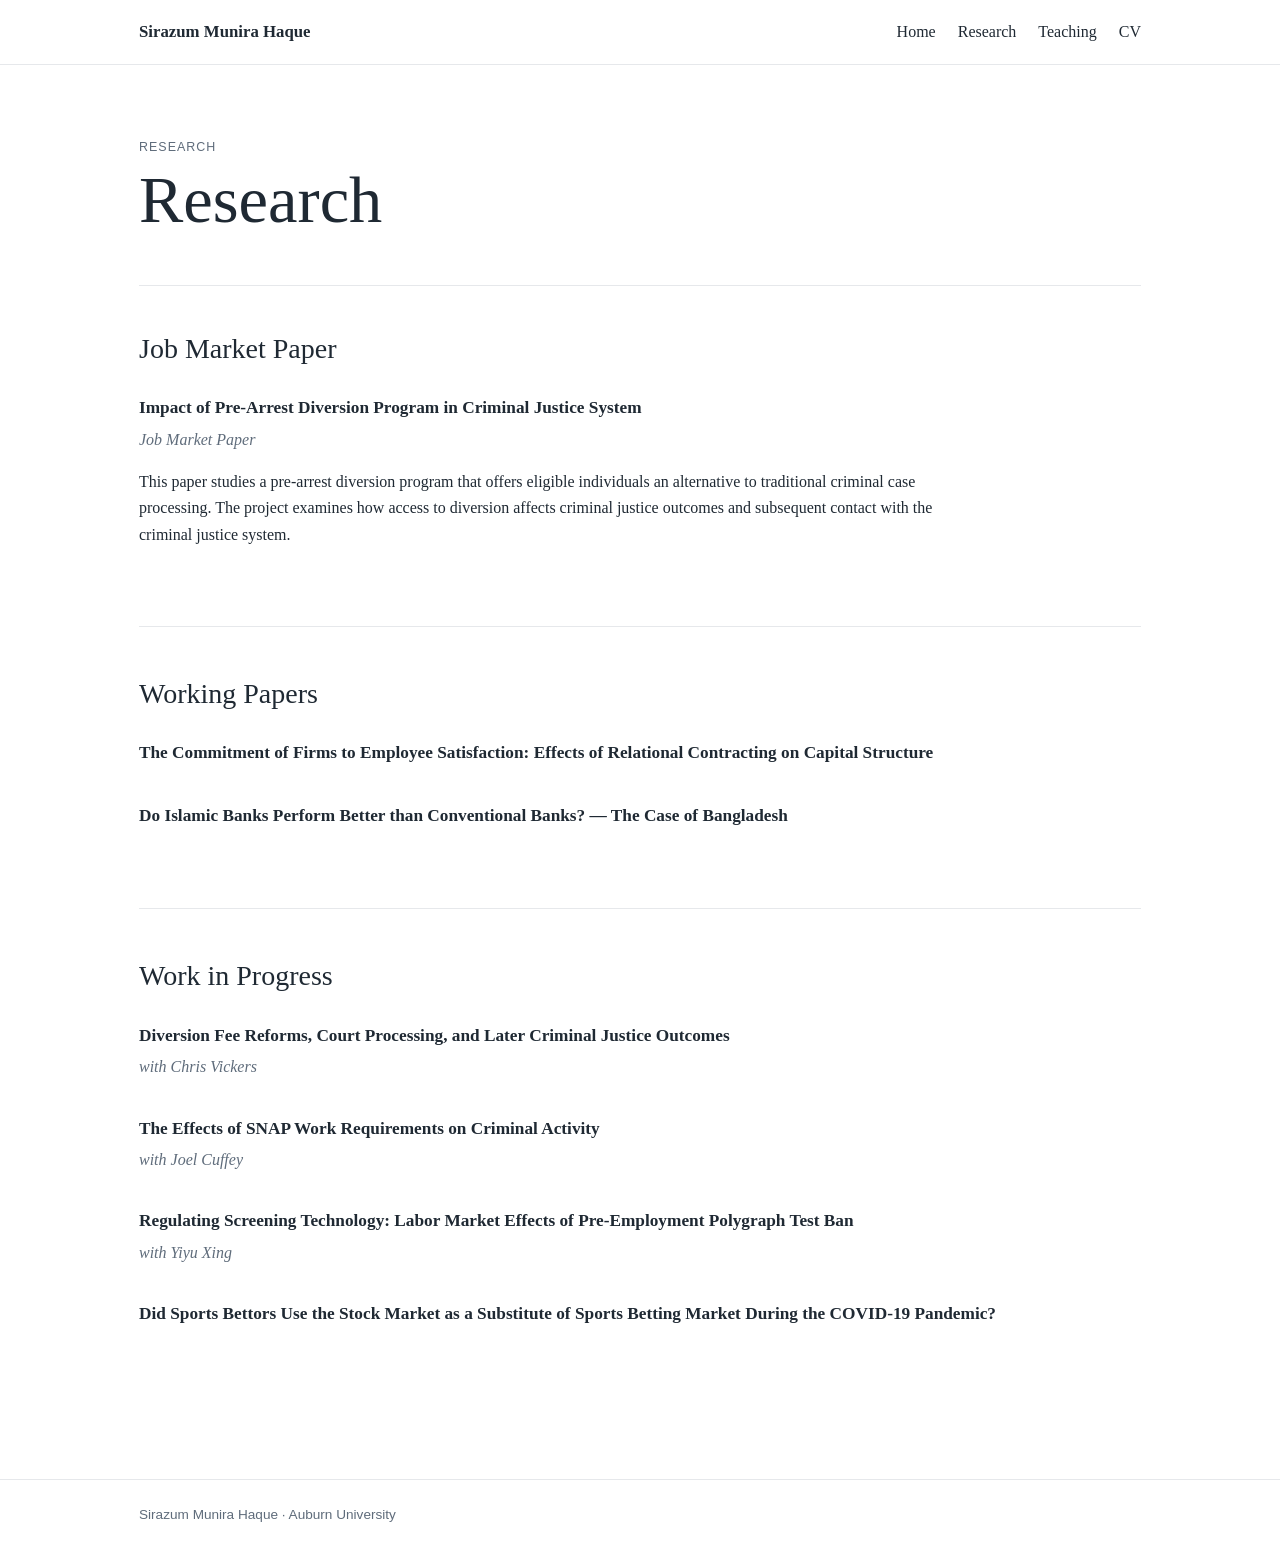
==== research.html @ 9e081e4c "Add files via upload" ====
<!doctype html>
<html lang="en">
<head>
  <meta charset="utf-8">
  <meta name="viewport" content="width=device-width, initial-scale=1">
  <meta name="description" content="Research by Sirazum Munira Haque.">
  <title>Research | Sirazum Munira Haque</title>
  <link rel="stylesheet" href="style.css">
</head>
<body>
<header class="site-header">
  <nav class="nav">
    <a class="brand" href="index.html">Sirazum Munira Haque</a>
    <div class="nav-links">
      <a href="index.html">Home</a>
      <a href="research.html">Research</a>
      <a href="teaching.html">Teaching</a>
      <a href="files/CV_Sirazum_Haque.pdf" target="_blank">CV</a>
    </div>
  </nav>
</header>

<main>
  <div class="page-title">
    <div class="eyebrow">Research</div>
    <h1>Research</h1>
  </div>

  <section class="section" style="border-top:0; padding-top:0;">
    <h2>Job Market Paper</h2>

    <article class="paper">
      <div class="paper-title">Impact of Pre-Arrest Diversion Program in Criminal Justice System</div>
      <div class="paper-meta">Job Market Paper</div>
      <p>
        This paper studies a pre-arrest diversion program that offers eligible individuals
        an alternative to traditional criminal case processing. The project examines how
        access to diversion affects criminal justice outcomes and subsequent contact with
        the criminal justice system.
      </p>
      <div class="paper-links">
        <!-- Add the PDF when ready:
        <a href="files/JMP_Haque.pdf" target="_blank">Paper</a>
        -->
      </div>
    </article>
  </section>

  <section class="section">
    <h2>Working Papers</h2>

    <article class="paper">
      <div class="paper-title">The Commitment of Firms to Employee Satisfaction: Effects of Relational Contracting on Capital Structure</div>
    </article>

    <article class="paper">
      <div class="paper-title">Do Islamic Banks Perform Better than Conventional Banks? — The Case of Bangladesh</div>
    </article>
  </section>

  <section class="section">
    <h2>Work in Progress</h2>

    <article class="paper">
      <div class="paper-title">Diversion Fee Reforms, Court Processing, and Later Criminal Justice Outcomes</div>
      <div class="paper-meta">with Chris Vickers</div>
    </article>

    <article class="paper">
      <div class="paper-title">The Effects of SNAP Work Requirements on Criminal Activity</div>
      <div class="paper-meta">with Joel Cuffey</div>
    </article>

    <article class="paper">
      <div class="paper-title">Regulating Screening Technology: Labor Market Effects of Pre-Employment Polygraph Test Ban</div>
      <div class="paper-meta">with Yiyu Xing</div>
    </article>

    <article class="paper">
      <div class="paper-title">Did Sports Bettors Use the Stock Market as a Substitute of Sports Betting Market During the COVID-19 Pandemic?</div>
    </article>
  </section>
</main>

<footer>
  <div class="footer-inner">
    Sirazum Munira Haque · Auburn University
  </div>
</footer>
</body>
</html>
---- style.css ----
:root {
  --text: #1f2933;
  --muted: #5f6c7b;
  --line: #e6e8eb;
  --accent: #2f5d73;
  --bg: #ffffff;
  --soft: #f7f9fa;
  --max: 1050px;
}

* { box-sizing: border-box; }

html { scroll-behavior: smooth; }

body {
  margin: 0;
  font-family: Georgia, "Times New Roman", serif;
  color: var(--text);
  background: var(--bg);
  line-height: 1.65;
}

a {
  color: var(--accent);
  text-decoration: none;
}

a:hover { text-decoration: underline; }

.site-header {
  border-bottom: 1px solid var(--line);
  background: rgba(255,255,255,0.97);
  position: sticky;
  top: 0;
  z-index: 10;
}

.nav {
  max-width: var(--max);
  margin: 0 auto;
  padding: 18px 24px;
  display: flex;
  justify-content: space-between;
  align-items: center;
  gap: 24px;
}

.brand {
  color: var(--text);
  font-weight: 700;
  font-size: 1.05rem;
}

.nav-links {
  display: flex;
  gap: 22px;
  flex-wrap: wrap;
}

.nav-links a { color: var(--text); }

main {
  max-width: var(--max);
  margin: 0 auto;
  padding: 54px 24px 72px;
}

.hero {
  display: grid;
  grid-template-columns: minmax(0, 1.6fr) minmax(230px, .7fr);
  gap: 55px;
  align-items: center;
  padding: 34px 0 42px;
}

.eyebrow {
  color: var(--muted);
  text-transform: uppercase;
  letter-spacing: .08em;
  font-family: Arial, Helvetica, sans-serif;
  font-size: .78rem;
  margin-bottom: 8px;
}

h1 {
  font-size: clamp(2.35rem, 6vw, 4.15rem);
  line-height: 1.05;
  margin: 0 0 16px;
  font-weight: 500;
}

h2 {
  font-size: 1.75rem;
  margin: 0 0 22px;
  font-weight: 500;
}

h3 {
  font-size: 1.2rem;
  margin: 0 0 8px;
}

.subtitle {
  font-size: 1.2rem;
  color: var(--muted);
  margin: 0 0 12px;
}

.fields {
  font-style: italic;
  margin: 16px 0 26px;
}

.buttons {
  display: flex;
  gap: 12px;
  flex-wrap: wrap;
  margin-top: 24px;
}

.button {
  display: inline-block;
  border: 1px solid var(--accent);
  padding: 9px 15px;
  border-radius: 4px;
}

.button.primary {
  background: var(--accent);
  color: white;
}

.photo-card {
  width: 100%;
  max-width: 300px;
  justify-self: end;
}

.photo-card img {
  width: 100%;
  aspect-ratio: 4/5;
  object-fit: cover;
  border-radius: 3px;
  border: 1px solid var(--line);
  display: block;
}

.photo-placeholder {
  width: 100%;
  aspect-ratio: 4/5;
  background: var(--soft);
  border: 1px solid var(--line);
  display: grid;
  place-items: center;
  text-align: center;
  color: var(--muted);
  padding: 25px;
}

.section {
  border-top: 1px solid var(--line);
  padding: 44px 0;
}

.section p {
  max-width: 820px;
}

.paper {
  margin: 0 0 34px;
  max-width: 880px;
}

.paper-title {
  font-weight: 700;
  font-size: 1.08rem;
}

.paper-meta {
  color: var(--muted);
  font-style: italic;
  margin: 4px 0 8px;
}

.paper-links {
  font-family: Arial, Helvetica, sans-serif;
  font-size: .9rem;
  margin-top: 8px;
}

.course-list {
  padding-left: 20px;
}

.contact {
  font-family: Arial, Helvetica, sans-serif;
  font-size: .95rem;
}

footer {
  border-top: 1px solid var(--line);
  color: var(--muted);
  font-family: Arial, Helvetica, sans-serif;
  font-size: .85rem;
}

.footer-inner {
  max-width: var(--max);
  margin: 0 auto;
  padding: 24px;
}

.page-title {
  padding: 18px 0 34px;
  border-bottom: 1px solid var(--line);
  margin-bottom: 40px;
}

.note {
  background: var(--soft);
  border-left: 3px solid var(--accent);
  padding: 14px 18px;
  margin: 18px 0;
}

@media (max-width: 760px) {
  .nav {
    align-items: flex-start;
    flex-direction: column;
  }

  .hero {
    grid-template-columns: 1fr;
    gap: 32px;
  }

  .photo-card {
    justify-self: start;
    max-width: 240px;
    order: -1;
  }

  main { padding-top: 34px; }
}
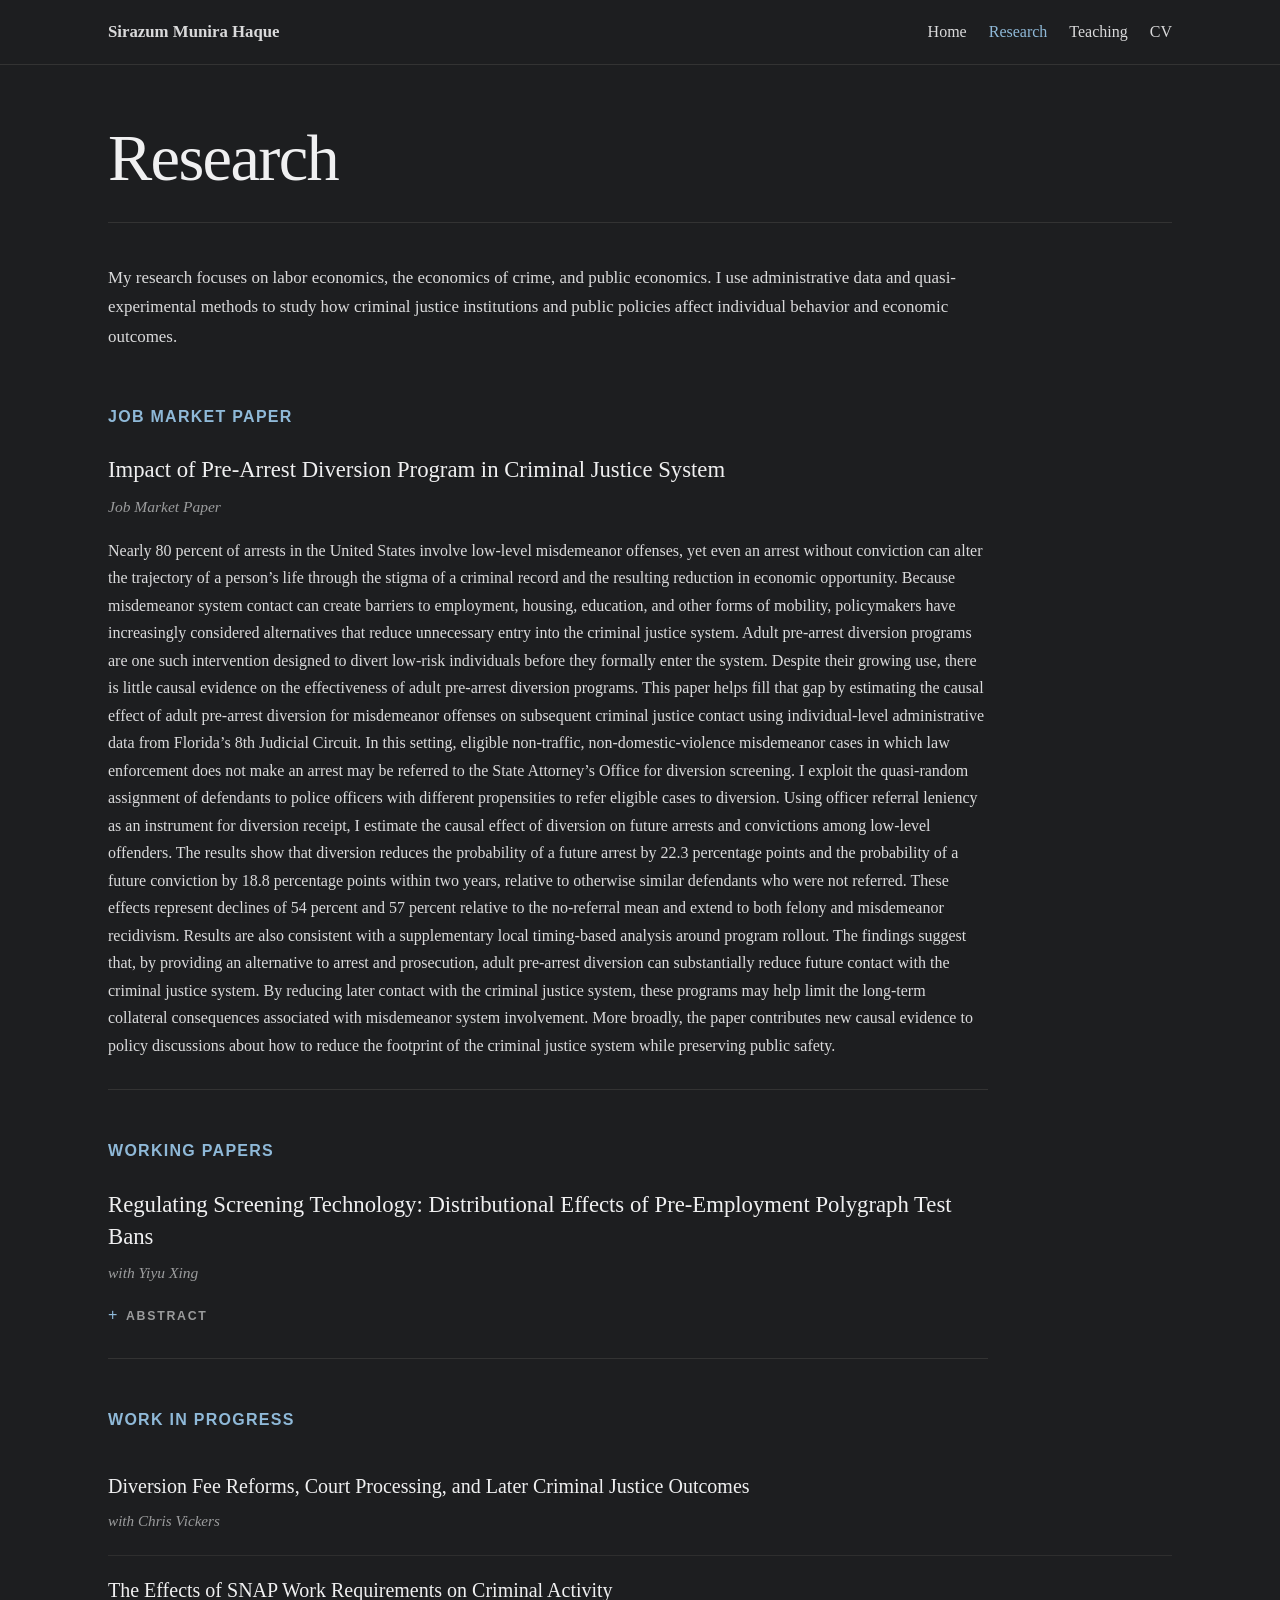
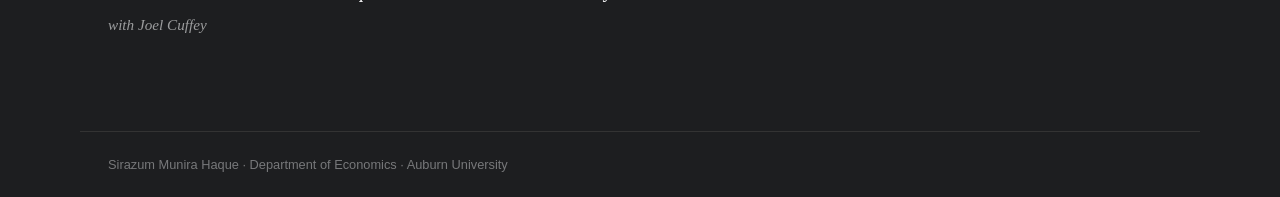
==== commit 9536a872: "Update research.html" ====
--- a/research.html
+++ b/research.html
@@ -3,89 +3,334 @@
 <head>
   <meta charset="utf-8">
   <meta name="viewport" content="width=device-width, initial-scale=1">
-  <meta name="description" content="Research by Sirazum Munira Haque.">
+  <meta name="description" content="Research by Sirazum Munira Haque, Ph.D. Candidate in Applied Economics at Auburn University.">
   <title>Research | Sirazum Munira Haque</title>
+
   <link rel="stylesheet" href="style.css">
+
+  <style>
+    :root {
+      --bg: #1d1e20;
+      --surface: #232427;
+      --primary: #f0f0f1;
+      --text: #dadadb;
+      --muted: #9b9c9d;
+      --accent: #8fb9d8;
+      --line: #333333;
+      --soft-line: #3d3e42;
+    }
+
+    html, body {
+      background: var(--bg) !important;
+      color: var(--text);
+    }
+
+    body {
+      min-height: 100vh;
+      background: var(--bg) !important;
+    }
+
+    .site-header {
+      background: var(--bg) !important;
+      border-bottom: 1px solid var(--line) !important;
+    }
+
+    .nav {
+      max-width: 1120px;
+      margin: 0 auto;
+      padding: 18px 28px;
+    }
+
+    .brand,
+    .nav-links a {
+      color: var(--text) !important;
+    }
+
+    .brand:hover,
+    .nav-links a:hover,
+    .nav-links a.active {
+      color: var(--accent) !important;
+    }
+
+    .research-wrap {
+      max-width: 1120px;
+      margin: 0 auto;
+      padding: 58px 28px 72px;
+    }
+
+    h1 {
+      margin: 0;
+      color: var(--primary);
+      font-size: clamp(3rem, 6vw, 4.15rem);
+      line-height: 1.04;
+      font-weight: 500;
+      letter-spacing: -.025em;
+    }
+
+    .title-rule {
+      margin: 30px 0 40px;
+      border: 0;
+      border-top: 1px solid var(--line);
+    }
+
+    .research-intro {
+      max-width: 900px;
+      margin-bottom: 52px;
+      font-size: 1.06rem;
+      line-height: 1.75;
+      color: var(--text);
+    }
+
+    .research-section {
+      margin-top: 48px;
+    }
+
+    .research-label {
+      margin: 0 0 18px;
+      color: var(--accent);
+      font-family: Arial, Helvetica, sans-serif;
+      font-size: 1rem;
+      font-weight: 800;
+      letter-spacing: .08em;
+      text-transform: uppercase;
+    }
+
+    .paper {
+      padding: 24px 0 30px;
+      border-bottom: 1px solid var(--line);
+    }
+
+    .paper:first-of-type {
+      padding-top: 6px;
+    }
+
+    .paper-title {
+      margin: 0;
+      color: var(--primary);
+      font-size: 1.42rem;
+      font-weight: 500;
+      line-height: 1.4;
+    }
+
+    .paper-meta {
+      margin: 8px 0 0;
+      color: var(--muted);
+      font-size: .97rem;
+      font-style: italic;
+    }
+
+    .paper-abstract {
+      max-width: 900px;
+      margin: 17px 0 0;
+      color: var(--text);
+      font-size: 1rem;
+      line-height: 1.72;
+    }
+
+    details.abstract {
+      margin-top: 16px;
+    }
+
+    details.abstract summary {
+      list-style: none;
+      cursor: pointer;
+      color: var(--muted);
+      font-family: Arial, Helvetica, sans-serif;
+      font-size: .77rem;
+      font-weight: 700;
+      letter-spacing: .14em;
+      text-transform: uppercase;
+      user-select: none;
+    }
+
+    details.abstract summary::-webkit-details-marker {
+      display: none;
+    }
+
+    details.abstract summary::before {
+      content: "+";
+      display: inline-block;
+      width: 18px;
+      color: var(--accent);
+      font-size: 1rem;
+      font-weight: 400;
+    }
+
+    details.abstract[open] summary::before {
+      content: "−";
+    }
+
+    .abstract-body {
+      max-width: 900px;
+      margin-top: 16px;
+      color: var(--text);
+      font-size: 1rem;
+      line-height: 1.72;
+    }
+
+    .work-item {
+      padding: 20px 0 22px;
+      border-bottom: 1px solid rgba(51, 51, 51, .8);
+    }
+
+    .work-item:last-child {
+      border-bottom: 0;
+    }
+
+    .work-title {
+      margin: 0;
+      color: var(--primary);
+      font-size: 1.25rem;
+      font-weight: 500;
+      line-height: 1.45;
+    }
+
+    .work-meta {
+      margin: 7px 0 0;
+      color: var(--muted);
+      font-size: .95rem;
+      font-style: italic;
+    }
+
+    .home-footer {
+      max-width: 1120px;
+      margin: 0 auto;
+      padding: 22px 28px;
+      border-top: 1px solid var(--line);
+      color: #77787a;
+      font-family: Arial, Helvetica, sans-serif;
+      font-size: .8rem;
+    }
+
+    @media (max-width: 720px) {
+      .research-wrap {
+        padding-top: 42px;
+      }
+
+      .paper-title,
+      .work-title {
+        font-size: 1.18rem;
+      }
+    }
+  </style>
 </head>
+
 <body>
+
 <header class="site-header">
   <nav class="nav">
     <a class="brand" href="index.html">Sirazum Munira Haque</a>
+
     <div class="nav-links">
       <a href="index.html">Home</a>
-      <a href="research.html">Research</a>
+      <a class="active" href="research.html">Research</a>
       <a href="teaching.html">Teaching</a>
-      <a href="files/CV_Sirazum_Haque.pdf" target="_blank">CV</a>
+      <a href="files/CV_Sirazum_Haque.pdf" target="_blank" rel="noopener">CV</a>
     </div>
   </nav>
 </header>
 
-<main>
-  <div class="page-title">
-    <div class="eyebrow">Research</div>
-    <h1>Research</h1>
-  </div>
-
-  <section class="section" style="border-top:0; padding-top:0;">
-    <h2>Job Market Paper</h2>
+<main class="research-wrap">
+
+  <h1>Research</h1>
+  <hr class="title-rule">
+
+  <p class="research-intro">
+    My research focuses on labor economics, the economics of crime, and public economics.
+    I use administrative data and quasi-experimental methods to study how criminal justice
+    institutions and public policies affect individual behavior and economic outcomes.
+  </p>
+
+  <section class="research-section">
+    <div class="research-label">Job Market Paper</div>
 
     <article class="paper">
-      <div class="paper-title">Impact of Pre-Arrest Diversion Program in Criminal Justice System</div>
-      <div class="paper-meta">Job Market Paper</div>
-      <p>
-        This paper studies a pre-arrest diversion program that offers eligible individuals
-        an alternative to traditional criminal case processing. The project examines how
-        access to diversion affects criminal justice outcomes and subsequent contact with
-        the criminal justice system.
+      <h2 class="paper-title">Impact of Pre-Arrest Diversion Program in Criminal Justice System</h2>
+      <p class="paper-meta">Job Market Paper</p>
+
+      <p class="paper-abstract">
+        Nearly 80 percent of arrests in the United States involve low-level misdemeanor offenses,
+        yet even an arrest without conviction can alter the trajectory of a person’s life through the
+        stigma of a criminal record and the resulting reduction in economic opportunity. Because
+        misdemeanor system contact can create barriers to employment, housing, education, and
+        other forms of mobility, policymakers have increasingly considered alternatives that reduce
+        unnecessary entry into the criminal justice system. Adult pre-arrest diversion programs are
+        one such intervention designed to divert low-risk individuals before they formally enter the
+        system. Despite their growing use, there is little causal evidence on the effectiveness of adult
+        pre-arrest diversion programs. This paper helps fill that gap by estimating the causal effect
+        of adult pre-arrest diversion for misdemeanor offenses on subsequent criminal justice contact
+        using individual-level administrative data from Florida’s 8th Judicial Circuit. In this setting,
+        eligible non-traffic, non-domestic-violence misdemeanor cases in which law enforcement does
+        not make an arrest may be referred to the State Attorney’s Office for diversion screening. I
+        exploit the quasi-random assignment of defendants to police officers with different propensities
+        to refer eligible cases to diversion. Using officer referral leniency as an instrument for diversion
+        receipt, I estimate the causal effect of diversion on future arrests and convictions among low-level
+        offenders. The results show that diversion reduces the probability of a future arrest by 22.3
+        percentage points and the probability of a future conviction by 18.8 percentage points within
+        two years, relative to otherwise similar defendants who were not referred. These effects represent
+        declines of 54 percent and 57 percent relative to the no-referral mean and extend to both felony
+        and misdemeanor recidivism. Results are also consistent with a supplementary local timing-based
+        analysis around program rollout. The findings suggest that, by providing an alternative to arrest
+        and prosecution, adult pre-arrest diversion can substantially reduce future contact with the
+        criminal justice system. By reducing later contact with the criminal justice system, these programs
+        may help limit the long-term collateral consequences associated with misdemeanor system
+        involvement. More broadly, the paper contributes new causal evidence to policy discussions about
+        how to reduce the footprint of the criminal justice system while preserving public safety.
       </p>
-      <div class="paper-links">
-        <!-- Add the PDF when ready:
-        <a href="files/JMP_Haque.pdf" target="_blank">Paper</a>
-        -->
-      </div>
+
+      <!-- Add paper / slides links here when ready. -->
     </article>
   </section>
 
-  <section class="section">
-    <h2>Working Papers</h2>
+  <section class="research-section">
+    <div class="research-label">Working Papers</div>
 
     <article class="paper">
-      <div class="paper-title">The Commitment of Firms to Employee Satisfaction: Effects of Relational Contracting on Capital Structure</div>
-    </article>
-
-    <article class="paper">
-      <div class="paper-title">Do Islamic Banks Perform Better than Conventional Banks? — The Case of Bangladesh</div>
+      <h2 class="paper-title">Regulating Screening Technology: Distributional Effects of Pre-Employment Polygraph Test Bans</h2>
+      <p class="paper-meta">with Yiyu Xing</p>
+
+      <details class="abstract">
+        <summary>Abstract</summary>
+        <div class="abstract-body">
+          This paper studies the labor-market consequences of restricting employers’ use of
+          pre-employment polygraph tests. The project is motivated by a broader research
+          question: when policymakers delete a screening signal from the hiring process for
+          protecting worker rights, do they reduce discrimination and improve allocation, or
+          do they instead push employers toward noisier substitutes that can worsen outcomes
+          for some groups? States adopted different restrictions before the federal Employee
+          Polygraph Protection Act of 1988, and the federal statute itself created clear occupational
+          exemptions. The analysis combines linked monthly CPS data from 1976–1988 with CPS ASEC
+          data from 1977–1988. The linked monthly CPS allows me to study worker-level transitions
+          into employment and into involuntary job loss, including recent-hire separations as a measure
+          of post-hire match quality. The CPS ASEC extends the analysis to employment status, job
+          search, income, poverty, and insurance coverage. Preliminary results suggest that polygraph
+          bans did not mechanically improve worker outcomes.
+        </div>
+      </details>
+
+      <!-- Add paper link here when ready. -->
     </article>
   </section>
 
-  <section class="section">
-    <h2>Work in Progress</h2>
-
-    <article class="paper">
-      <div class="paper-title">Diversion Fee Reforms, Court Processing, and Later Criminal Justice Outcomes</div>
-      <div class="paper-meta">with Chris Vickers</div>
+  <section class="research-section">
+    <div class="research-label">Work in Progress</div>
+
+    <article class="work-item">
+      <h2 class="work-title">Diversion Fee Reforms, Court Processing, and Later Criminal Justice Outcomes</h2>
+      <p class="work-meta">with Chris Vickers</p>
     </article>
 
-    <article class="paper">
-      <div class="paper-title">The Effects of SNAP Work Requirements on Criminal Activity</div>
-      <div class="paper-meta">with Joel Cuffey</div>
-    </article>
-
-    <article class="paper">
-      <div class="paper-title">Regulating Screening Technology: Labor Market Effects of Pre-Employment Polygraph Test Ban</div>
-      <div class="paper-meta">with Yiyu Xing</div>
-    </article>
-
-    <article class="paper">
-      <div class="paper-title">Did Sports Bettors Use the Stock Market as a Substitute of Sports Betting Market During the COVID-19 Pandemic?</div>
+    <article class="work-item">
+      <h2 class="work-title">The Effects of SNAP Work Requirements on Criminal Activity</h2>
+      <p class="work-meta">with Joel Cuffey</p>
     </article>
   </section>
+
 </main>
 
-<footer>
-  <div class="footer-inner">
-    Sirazum Munira Haque · Auburn University
-  </div>
+<footer class="home-footer">
+  Sirazum Munira Haque · Department of Economics · Auburn University
 </footer>
+
 </body>
 </html>
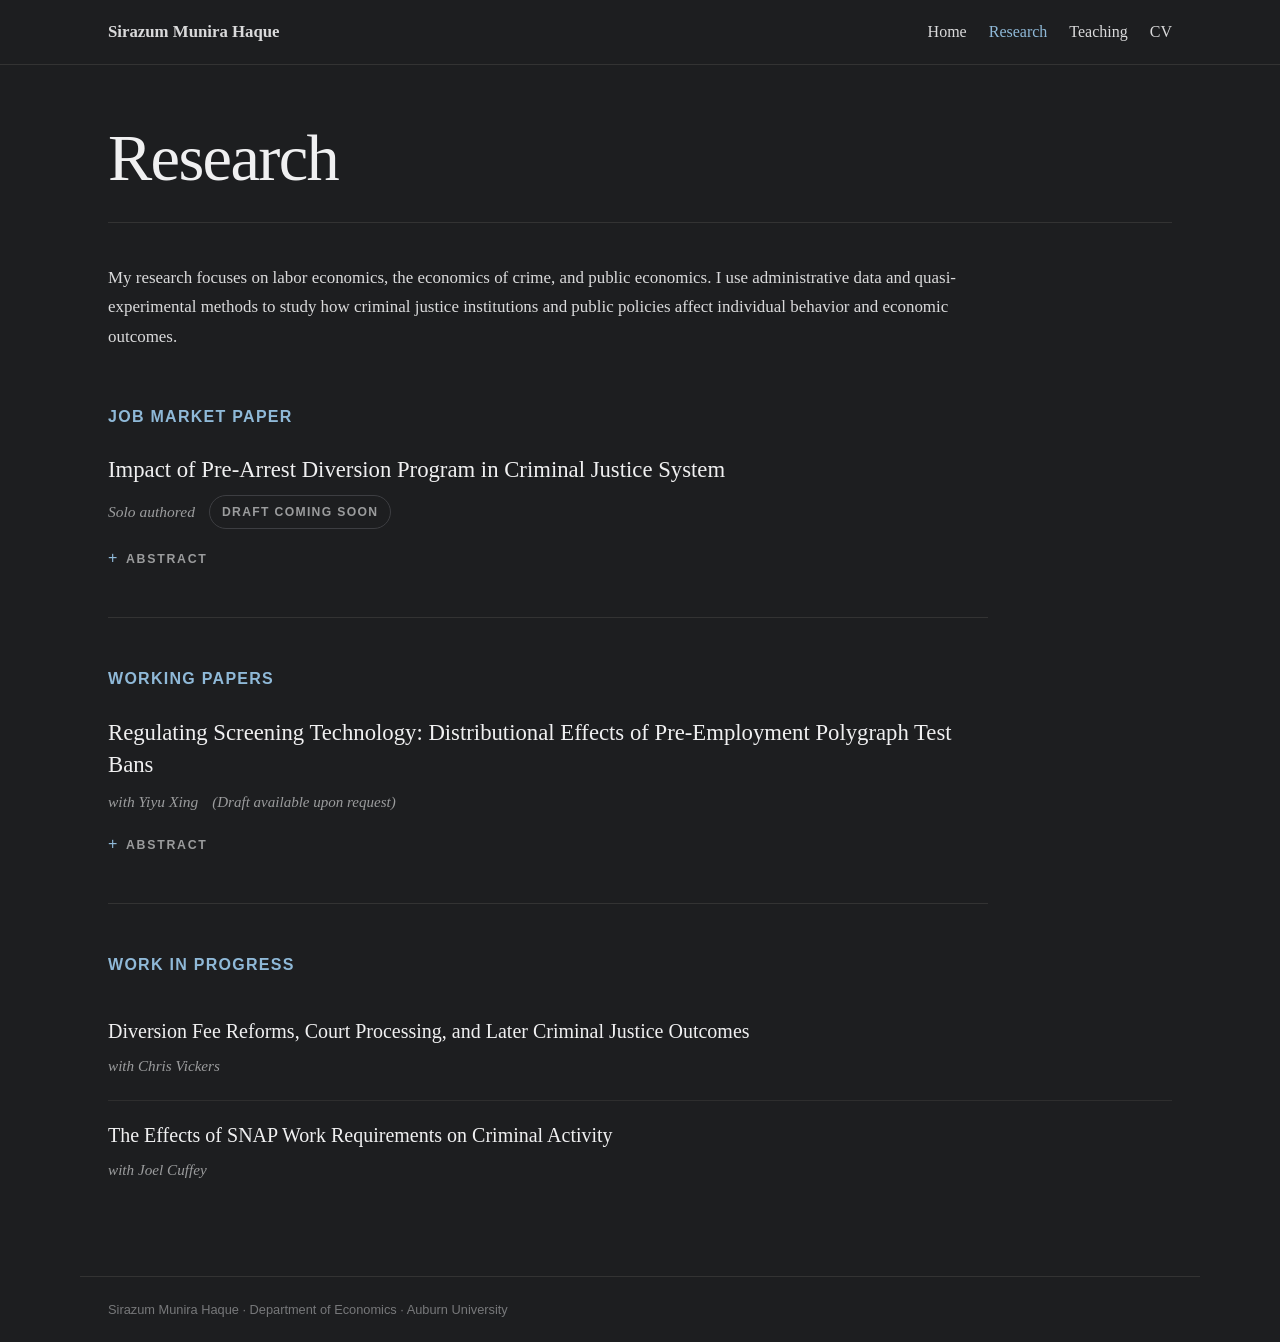
==== commit 1a1d0bac: "Update research.html" ====
--- a/research.html
+++ b/research.html
@@ -119,6 +119,55 @@
       font-style: italic;
     }
 
+    .paper-meta-row {
+      display: flex;
+      flex-wrap: wrap;
+      align-items: center;
+      gap: 10px 14px;
+      margin-top: 9px;
+    }
+
+    .paper-meta-row .paper-meta {
+      margin: 0;
+    }
+
+    .status-pill {
+      display: inline-block;
+      padding: 6px 12px;
+      border: 1px solid var(--soft-line);
+      border-radius: 999px;
+      color: var(--muted);
+      font-family: Arial, Helvetica, sans-serif;
+      font-size: .76rem;
+      font-weight: 700;
+      letter-spacing: .11em;
+      text-transform: uppercase;
+      white-space: nowrap;
+    }
+
+    .draft-note {
+      color: var(--muted);
+      font-size: .94rem;
+      font-style: italic;
+    }
+
+    .paper-links {
+      display: flex;
+      flex-wrap: wrap;
+      gap: 14px;
+      margin-top: 16px;
+    }
+
+    .paper-links a {
+      color: var(--accent);
+      font-size: .93rem;
+      text-decoration: none;
+    }
+
+    .paper-links a:hover {
+      text-decoration: underline;
+    }
+
     .paper-abstract {
       max-width: 900px;
       margin: 17px 0 0;
@@ -246,39 +295,50 @@
 
     <article class="paper">
       <h2 class="paper-title">Impact of Pre-Arrest Diversion Program in Criminal Justice System</h2>
-      <p class="paper-meta">Job Market Paper</p>
-
-      <p class="paper-abstract">
-        Nearly 80 percent of arrests in the United States involve low-level misdemeanor offenses,
-        yet even an arrest without conviction can alter the trajectory of a person’s life through the
-        stigma of a criminal record and the resulting reduction in economic opportunity. Because
-        misdemeanor system contact can create barriers to employment, housing, education, and
-        other forms of mobility, policymakers have increasingly considered alternatives that reduce
-        unnecessary entry into the criminal justice system. Adult pre-arrest diversion programs are
-        one such intervention designed to divert low-risk individuals before they formally enter the
-        system. Despite their growing use, there is little causal evidence on the effectiveness of adult
-        pre-arrest diversion programs. This paper helps fill that gap by estimating the causal effect
-        of adult pre-arrest diversion for misdemeanor offenses on subsequent criminal justice contact
-        using individual-level administrative data from Florida’s 8th Judicial Circuit. In this setting,
-        eligible non-traffic, non-domestic-violence misdemeanor cases in which law enforcement does
-        not make an arrest may be referred to the State Attorney’s Office for diversion screening. I
-        exploit the quasi-random assignment of defendants to police officers with different propensities
-        to refer eligible cases to diversion. Using officer referral leniency as an instrument for diversion
-        receipt, I estimate the causal effect of diversion on future arrests and convictions among low-level
-        offenders. The results show that diversion reduces the probability of a future arrest by 22.3
-        percentage points and the probability of a future conviction by 18.8 percentage points within
-        two years, relative to otherwise similar defendants who were not referred. These effects represent
-        declines of 54 percent and 57 percent relative to the no-referral mean and extend to both felony
-        and misdemeanor recidivism. Results are also consistent with a supplementary local timing-based
-        analysis around program rollout. The findings suggest that, by providing an alternative to arrest
-        and prosecution, adult pre-arrest diversion can substantially reduce future contact with the
-        criminal justice system. By reducing later contact with the criminal justice system, these programs
-        may help limit the long-term collateral consequences associated with misdemeanor system
-        involvement. More broadly, the paper contributes new causal evidence to policy discussions about
-        how to reduce the footprint of the criminal justice system while preserving public safety.
-      </p>
-
-      <!-- Add paper / slides links here when ready. -->
+
+      <div class="paper-meta-row">
+        <span class="paper-meta">Solo authored</span>
+        <span class="status-pill">Draft coming soon</span>
+      </div>
+
+      <details class="abstract">
+        <summary>Abstract</summary>
+        <div class="abstract-body">
+          Nearly 80 percent of arrests in the United States involve low-level misdemeanor offenses,
+          yet even an arrest without conviction can alter the trajectory of a person’s life through the
+          stigma of a criminal record and the resulting reduction in economic opportunity. Because
+          misdemeanor system contact can create barriers to employment, housing, education, and
+          other forms of mobility, policymakers have increasingly considered alternatives that reduce
+          unnecessary entry into the criminal justice system. Adult pre-arrest diversion programs are
+          one such intervention designed to divert low-risk individuals before they formally enter the
+          system. Despite their growing use, there is little causal evidence on the effectiveness of adult
+          pre-arrest diversion programs. This paper helps fill that gap by estimating the causal effect
+          of adult pre-arrest diversion for misdemeanor offenses on subsequent criminal justice contact
+          using individual-level administrative data from Florida’s 8th Judicial Circuit. In this setting,
+          eligible non-traffic, non-domestic-violence misdemeanor cases in which law enforcement does
+          not make an arrest may be referred to the State Attorney’s Office for diversion screening. I
+          exploit the quasi-random assignment of defendants to police officers with different propensities
+          to refer eligible cases to diversion. Using officer referral leniency as an instrument for diversion
+          receipt, I estimate the causal effect of diversion on future arrests and convictions among low-level
+          offenders. The results show that diversion reduces the probability of a future arrest by 22.3
+          percentage points and the probability of a future conviction by 18.8 percentage points within
+          two years, relative to otherwise similar defendants who were not referred. These effects represent
+          declines of 54 percent and 57 percent relative to the no-referral mean and extend to both felony
+          and misdemeanor recidivism. Results are also consistent with a supplementary local timing-based
+          analysis around program rollout. The findings suggest that, by providing an alternative to arrest
+          and prosecution, adult pre-arrest diversion can substantially reduce future contact with the
+          criminal justice system. By reducing later contact with the criminal justice system, these programs
+          may help limit the long-term collateral consequences associated with misdemeanor system
+          involvement. More broadly, the paper contributes new causal evidence to policy discussions about
+          how to reduce the footprint of the criminal justice system while preserving public safety.
+        </div>
+      </details>
+
+      <div class="paper-links">
+        <!-- When the JMP draft is ready, upload the PDF to /files and uncomment this link.
+        <a href="files/Haque_PreArrest_Diversion.pdf" target="_blank" rel="noopener">Paper</a>
+        -->
+      </div>
     </article>
   </section>
 
@@ -287,7 +347,11 @@
 
     <article class="paper">
       <h2 class="paper-title">Regulating Screening Technology: Distributional Effects of Pre-Employment Polygraph Test Bans</h2>
-      <p class="paper-meta">with Yiyu Xing</p>
+
+      <div class="paper-meta-row">
+        <span class="paper-meta">with Yiyu Xing</span>
+        <span class="draft-note">(Draft available upon request)</span>
+      </div>
 
       <details class="abstract">
         <summary>Abstract</summary>
@@ -308,7 +372,11 @@
         </div>
       </details>
 
-      <!-- Add paper link here when ready. -->
+      <div class="paper-links">
+        <!-- If you later make the draft public, upload the PDF to /files and uncomment this link.
+        <a href="files/Haque_Xing_Polygraph.pdf" target="_blank" rel="noopener">Paper</a>
+        -->
+      </div>
     </article>
   </section>
 
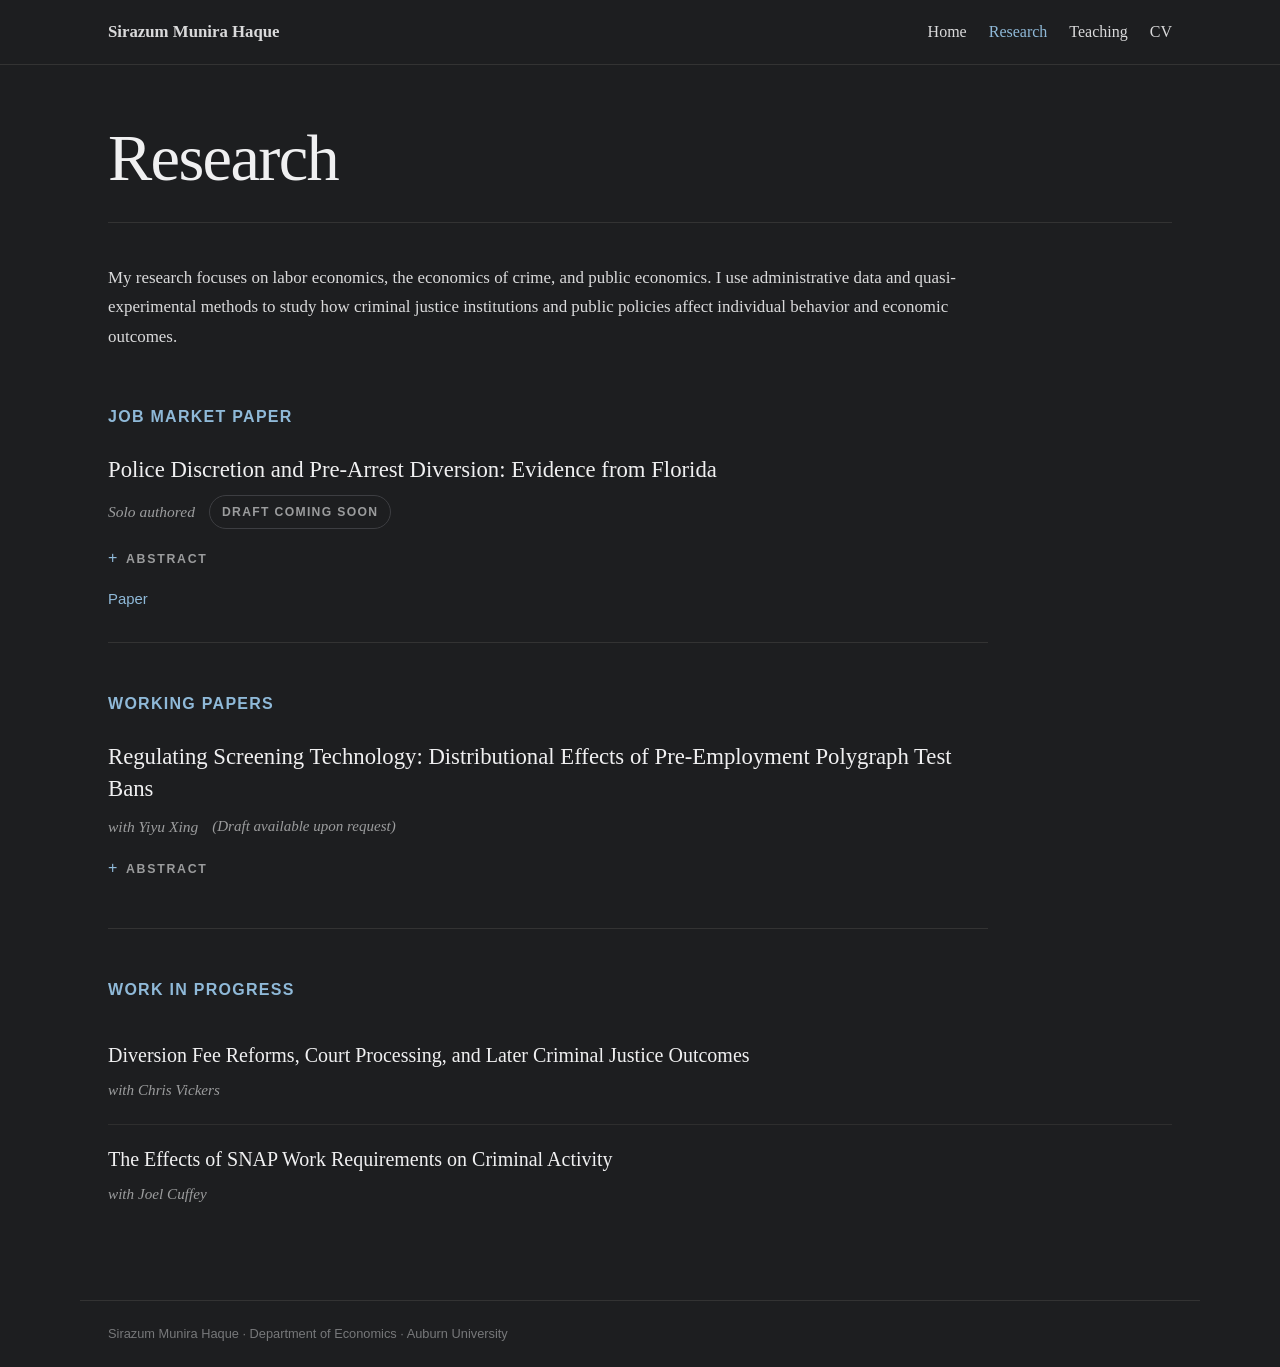
==== commit 6b3899ca: "Update research.html" ====
--- a/research.html
+++ b/research.html
@@ -294,7 +294,7 @@
     <div class="research-label">Job Market Paper</div>
 
     <article class="paper">
-      <h2 class="paper-title">Impact of Pre-Arrest Diversion Program in Criminal Justice System</h2>
+      <h2 class="paper-title">Police Discretion and Pre-Arrest Diversion: Evidence from Florida</h2>
 
       <div class="paper-meta-row">
         <span class="paper-meta">Solo authored</span>
@@ -304,40 +304,26 @@
       <details class="abstract">
         <summary>Abstract</summary>
         <div class="abstract-body">
-          Nearly 80 percent of arrests in the United States involve low-level misdemeanor offenses,
-          yet even an arrest without conviction can alter the trajectory of a person’s life through the
-          stigma of a criminal record and the resulting reduction in economic opportunity. Because
-          misdemeanor system contact can create barriers to employment, housing, education, and
-          other forms of mobility, policymakers have increasingly considered alternatives that reduce
-          unnecessary entry into the criminal justice system. Adult pre-arrest diversion programs are
-          one such intervention designed to divert low-risk individuals before they formally enter the
-          system. Despite their growing use, there is little causal evidence on the effectiveness of adult
-          pre-arrest diversion programs. This paper helps fill that gap by estimating the causal effect
-          of adult pre-arrest diversion for misdemeanor offenses on subsequent criminal justice contact
-          using individual-level administrative data from Florida’s 8th Judicial Circuit. In this setting,
-          eligible non-traffic, non-domestic-violence misdemeanor cases in which law enforcement does
-          not make an arrest may be referred to the State Attorney’s Office for diversion screening. I
-          exploit the quasi-random assignment of defendants to police officers with different propensities
-          to refer eligible cases to diversion. Using officer referral leniency as an instrument for diversion
-          receipt, I estimate the causal effect of diversion on future arrests and convictions among low-level
-          offenders. The results show that diversion reduces the probability of a future arrest by 22.3
-          percentage points and the probability of a future conviction by 18.8 percentage points within
-          two years, relative to otherwise similar defendants who were not referred. These effects represent
-          declines of 54 percent and 57 percent relative to the no-referral mean and extend to both felony
-          and misdemeanor recidivism. Results are also consistent with a supplementary local timing-based
-          analysis around program rollout. The findings suggest that, by providing an alternative to arrest
-          and prosecution, adult pre-arrest diversion can substantially reduce future contact with the
-          criminal justice system. By reducing later contact with the criminal justice system, these programs
-          may help limit the long-term collateral consequences associated with misdemeanor system
-          involvement. More broadly, the paper contributes new causal evidence to policy discussions about
-          how to reduce the footprint of the criminal justice system while preserving public safety.
+          Misdemeanor offenses account for a large share of criminal justice contact, and even low-level encounters 
+          can have lasting consequences for defendants. This paper examines the causal effect of initial noncustodial 
+          police processing, rather than custodial arrest, on diversion access, case outcomes, and subsequent criminal 
+          justice contact. Using administrative data from Florida's Eighth Judicial Circuit, I study an adult pre-arrest 
+          diversion program administered by the State Attorney's Office, where police officers determine the initial processing 
+          route but do not directly decide diversion participation. To address the endogeneity of officers' decisions, I use an 
+          instrumental-variables design exploiting variation in officers' propensity to process eligible misdemeanor encounters 
+          noncustodially. The results show that initial noncustodial processing increases the probability of a pre-arrest diversion 
+          intake meeting by 40.3 percentage points and diversion entry by 33.3 percentage points. Although the estimates suggest 
+          a reduction in subsequent arrests within two years, the effects on subsequent criminal justice contact and index-case 
+          outcomes are not precisely estimated. Overall, the findings highlight the importance of police discretion at the earliest 
+          stage of the criminal justice process and demonstrate how initial police decisions can influence access 
+          to prosecutor-administered diversion programs.
         </div>
       </details>
 
       <div class="paper-links">
-        <!-- When the JMP draft is ready, upload the PDF to /files and uncomment this link.
-        <a href="files/Haque_PreArrest_Diversion.pdf" target="_blank" rel="noopener">Paper</a>
-        -->
+        <a href="files/Sirazum_PoliceDiscretion_Pre-Arrest_JMP"
+   target="_blank"
+   rel="noopener">Paper</a>
       </div>
     </article>
   </section>
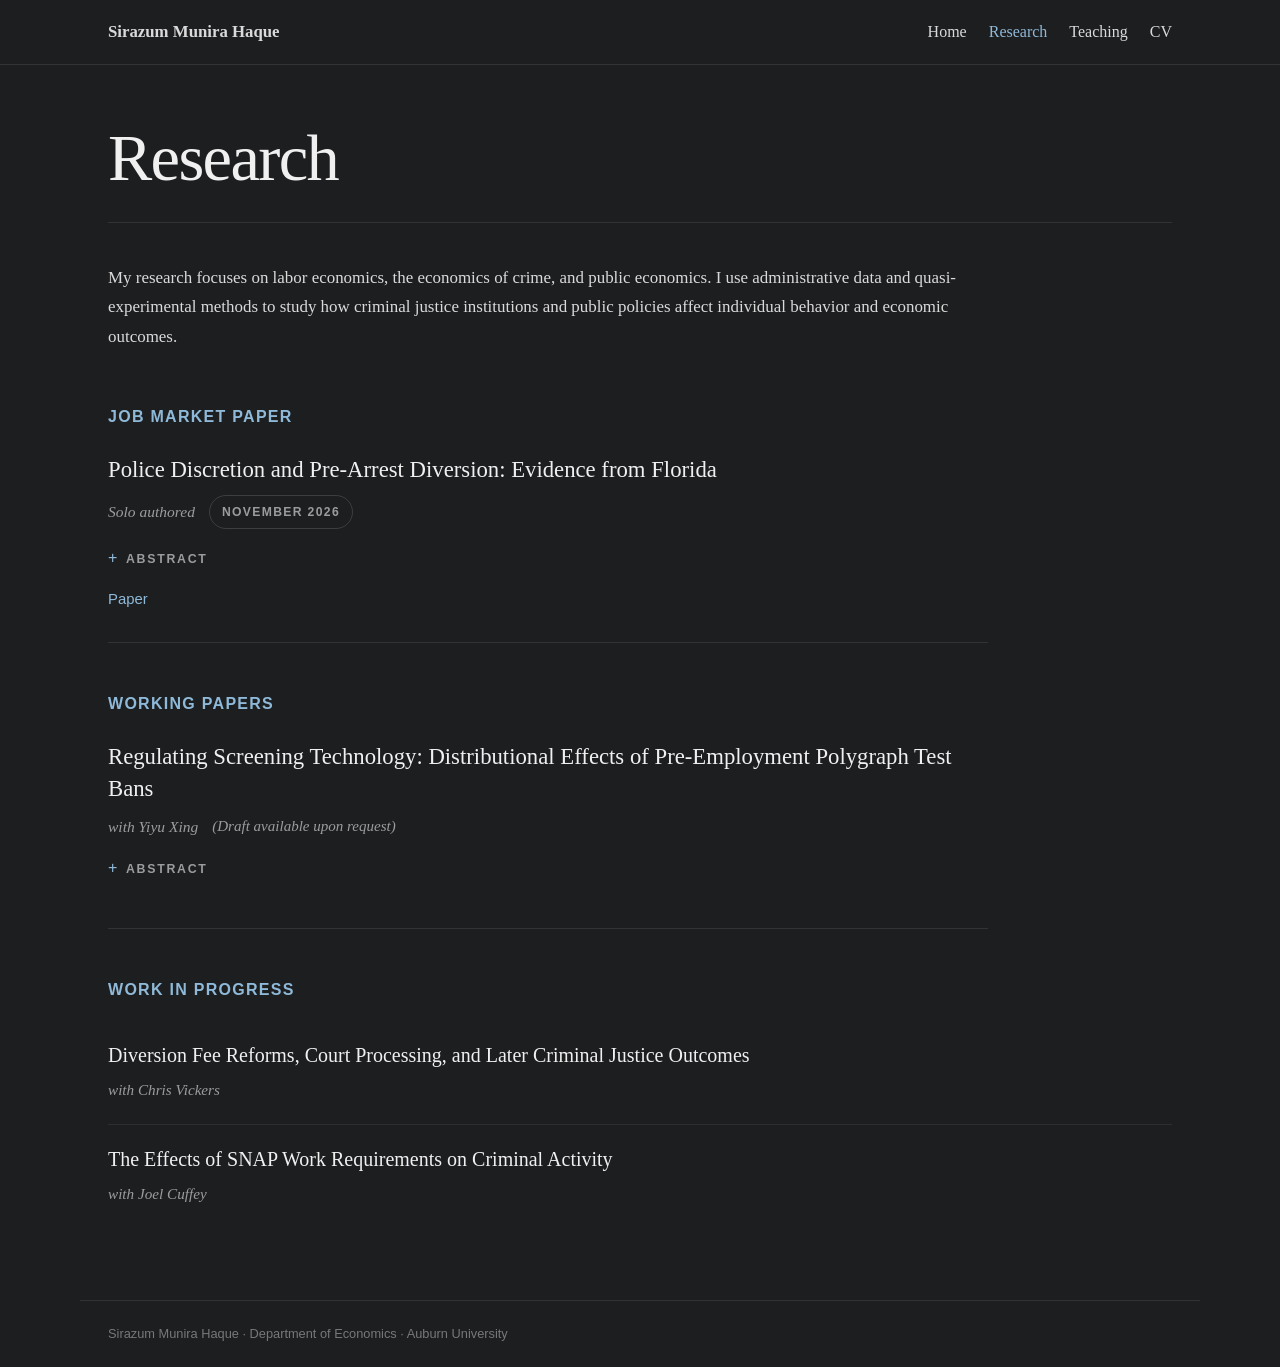
==== commit 9dfd8822: "Add files via upload" ====
--- a/research.html
+++ b/research.html
@@ -298,7 +298,7 @@
 
       <div class="paper-meta-row">
         <span class="paper-meta">Solo authored</span>
-        <span class="status-pill">Draft coming soon</span>
+        <span class="status-pill">November 2026</span>
       </div>
 
       <details class="abstract">
@@ -321,9 +321,9 @@
       </details>
 
       <div class="paper-links">
-        <a href="files/Sirazum_PoliceDiscretion_Pre-Arrest_JMP"
-   target="_blank"
-   rel="noopener">Paper</a>
+        <a href="files/Haque_PoliceDiscretion_PreArrest_Diversion.pdf"
+           target="_blank"
+           rel="noopener">Paper</a>
       </div>
     </article>
   </section>
